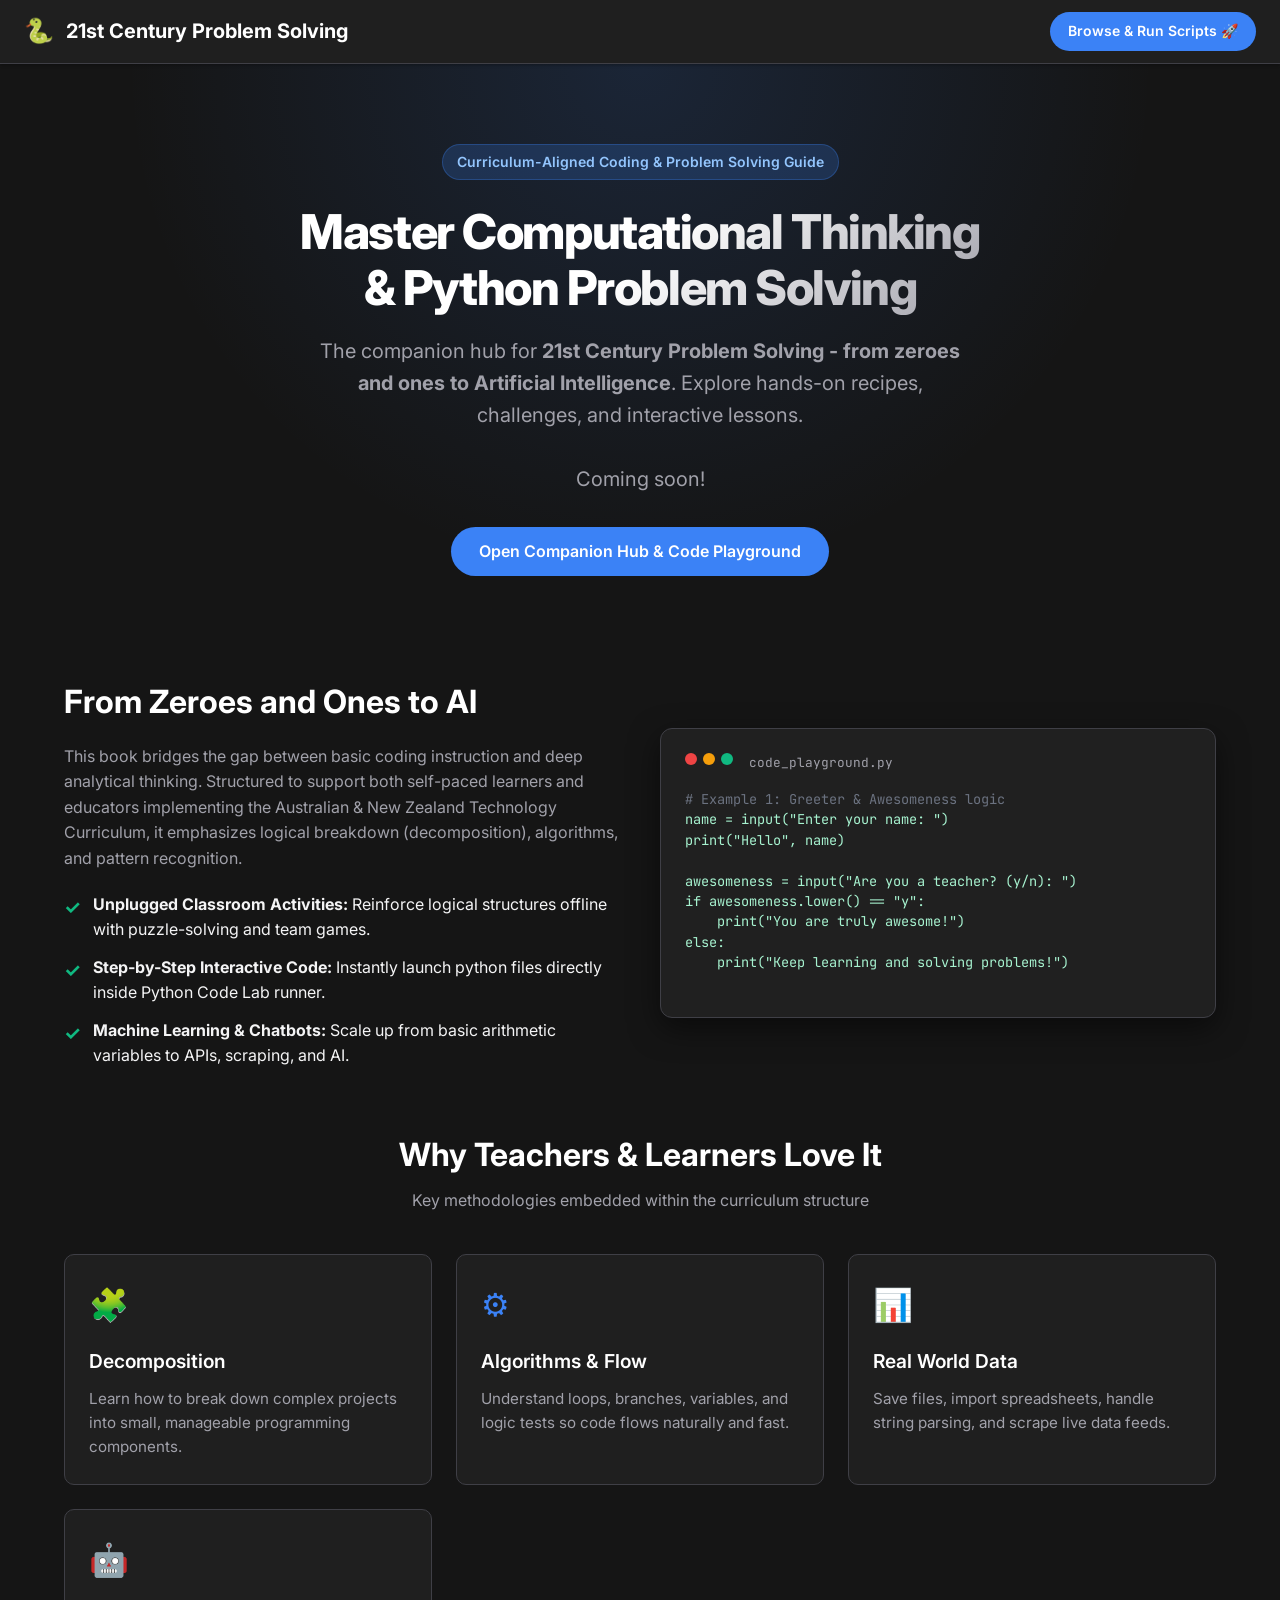
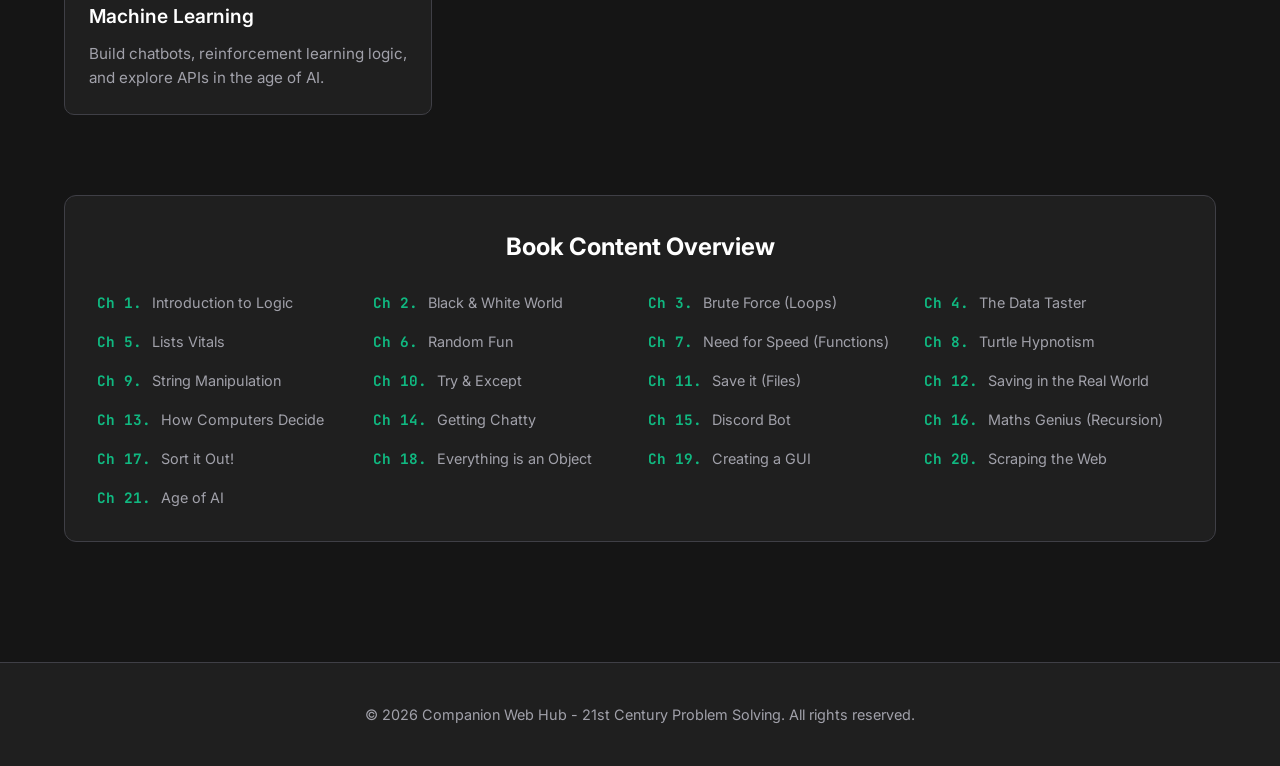
==== index.html @ 7ed4ed08 "Initial commit: Add book support site and Python scripts" ====
<!DOCTYPE html>
<html lang="en" class="dark-theme">

<head>
  <meta charset="UTF-8">
  <meta name="viewport" content="width=device-width, initial-scale=1.0">
  <title>21st Century Problem Solving - Book & Course</title>
  <meta name="description"
    content="Discover '21st Century Problem Solving - from zeros & ones to AI'. The complete guide to computational thinking, coding, and AI curriculum integration.">

  <!-- Fonts -->
  <link rel="preconnect" href="https://fonts.googleapis.com">
  <link rel="preconnect" href="https://fonts.gstatic.com" crossorigin>
  <link
    href="https://fonts.googleapis.com/css2?family=Inter:wght@300;400;500;600;700;800&family=JetBrains+Mono:wght@400;600&display=swap"
    rel="stylesheet">

  <style>
    :root {
      --primary-color: #3b82f6;
      --primary-hover: #2563eb;
      --accent-color: #10b981;
      --accent-hover: #059669;
      --bg-dark: #151515;
      --panel-bg: #1f1f1f;
      --card-bg: #202020;
      --border-color: #3f3f46;
      --text-main: #f4f4f5;
      --text-muted: #a1a1aa;
      --text-bright: #ffffff;
      --font-family: 'Inter', system-ui, -apple-system, sans-serif;
    }

    * {
      box-sizing: border-box;
      margin: 0;
      padding: 0;
    }

    body {
      background-color: var(--bg-dark);
      color: var(--text-main);
      font-family: var(--font-family);
      line-height: 1.6;
      overflow-x: hidden;
    }

    /* Top Navigation bar matching Python Code Lab */
    #modeHeader {
      position: fixed;
      top: 0;
      left: 0;
      right: 0;
      height: 64px;
      background: var(--panel-bg);
      border-bottom: 1px solid var(--border-color);
      display: flex;
      align-items: center;
      justify-content: space-between;
      padding: 0 24px;
      z-index: 1000;
      box-shadow: 0 1px 3px rgba(0, 0, 0, 0.35);
    }

    .brand {
      display: flex;
      align-items: center;
      gap: 12px;
      font-weight: 700;
      font-size: 1.25rem;
      color: var(--text-bright);
      text-decoration: none;
    }

    .nav-links {
      display: flex;
      gap: 16px;
    }

    .nav-btn {
      padding: 8px 18px;
      border-radius: 999px;
      font-size: 14px;
      font-weight: 600;
      cursor: pointer;
      text-decoration: none;
      transition: all 0.2s ease;
    }

    .nav-btn-primary {
      background: var(--primary-color);
      color: var(--text-bright);
    }

    .nav-btn-primary:hover {
      background: var(--primary-hover);
    }

    .nav-btn-secondary {
      background: #2a2a2a;
      color: var(--text-muted);
      border: 1px solid var(--border-color);
    }

    .nav-btn-secondary:hover {
      color: var(--text-bright);
      background: #3a3a3a;
    }

    /* Hero Section */
    .hero {
      margin-top: 64px;
      padding: 80px 24px 60px;
      display: flex;
      flex-direction: column;
      align-items: center;
      text-align: center;
      background: radial-gradient(circle at top, rgba(59, 130, 246, 0.15) 0%, transparent 60%);
    }

    .hero-badge {
      background: rgba(59, 130, 246, 0.2);
      color: #93c5fd;
      padding: 6px 14px;
      border-radius: 999px;
      font-size: 14px;
      font-weight: 600;
      border: 1px solid rgba(59, 130, 246, 0.3);
      margin-bottom: 24px;
    }

    .hero h1 {
      font-size: 3rem;
      font-weight: 800;
      letter-spacing: -0.03em;
      line-height: 1.15;
      max-width: 800px;
      background: linear-gradient(135deg, #ffffff 50%, #a1a1aa 100%);
      -webkit-background-clip: text;
      -webkit-text-fill-color: transparent;
      margin-bottom: 20px;
    }

    @media (max-width: 768px) {
      .hero h1 {
        font-size: 2.25rem;
      }
    }

    .hero p {
      font-size: 1.25rem;
      color: var(--text-muted);
      max-width: 650px;
      margin-bottom: 32px;
    }

    .hero-actions {
      display: flex;
      gap: 16px;
      flex-wrap: wrap;
      justify-content: center;
    }

    /* Marketing Container Grid */
    .container {
      max-width: 1200px;
      margin: 0 auto;
      padding: 40px 24px;
    }

    .grid-2 {
      display: grid;
      grid-template-columns: 1fr 1fr;
      gap: 40px;
      align-items: center;
      margin-bottom: 60px;
    }

    @media (max-width: 768px) {
      .grid-2 {
        grid-template-columns: 1fr;
      }
    }

    .mockup-panel {
      background: var(--card-bg);
      border: 1px solid var(--border-color);
      border-radius: 12px;
      padding: 24px;
      box-shadow: 0 10px 30px rgba(0, 0, 0, 0.5);
    }

    .mockup-header {
      display: flex;
      gap: 6px;
      margin-bottom: 16px;
    }

    .mockup-dot {
      width: 12px;
      height: 12px;
      border-radius: 50px;
    }

    .dot-red {
      background: #ef4444;
    }

    .dot-yellow {
      background: #f59e0b;
    }

    .dot-green {
      background: #10b981;
    }

    /* Features Section */
    .section-title {
      text-align: center;
      margin-bottom: 40px;
    }

    .section-title h2 {
      font-size: 2rem;
      font-weight: 700;
      color: var(--text-bright);
    }

    .section-title p {
      color: var(--text-muted);
      margin-top: 8px;
    }

    .features-grid {
      display: grid;
      grid-template-columns: repeat(auto-fit, minmax(280px, 1fr));
      gap: 24px;
      margin-bottom: 80px;
    }

    .feature-card {
      background: var(--panel-bg);
      border: 1px solid var(--border-color);
      border-radius: 10px;
      padding: 24px;
      transition: transform 0.2s ease, border-color 0.2s ease;
    }

    .feature-card:hover {
      transform: translateY(-2px);
      border-color: var(--primary-color);
    }

    .feature-icon {
      font-size: 2rem;
      margin-bottom: 16px;
      color: var(--primary-color);
    }

    .feature-card h3 {
      font-size: 1.2rem;
      font-weight: 600;
      color: var(--text-bright);
      margin-bottom: 10px;
    }

    .feature-card p {
      color: var(--text-muted);
      font-size: 0.95rem;
    }

    /* Chapters Section */
    .chapters-card {
      background: var(--panel-bg);
      border: 1px solid var(--border-color);
      border-radius: 12px;
      padding: 32px;
      margin-bottom: 80px;
    }

    .chapters-card h3 {
      font-size: 1.5rem;
      color: var(--text-bright);
      margin-bottom: 24px;
      text-align: center;
    }

    .chapters-list {
      display: grid;
      grid-template-columns: repeat(auto-fit, minmax(220px, 1fr));
      gap: 16px;
    }

    .chapter-item {
      display: flex;
      align-items: center;
      gap: 10px;
      font-size: 0.9rem;
      color: var(--text-muted);
    }

    .chapter-number {
      color: var(--accent-color);
      font-weight: 700;
      font-family: 'JetBrains Mono', monospace;
    }

    /* Footer */
    footer {
      border-top: 1px solid var(--border-color);
      padding: 40px 24px;
      text-align: center;
      background: var(--panel-bg);
      color: var(--text-muted);
      font-size: 0.9rem;
    }
  </style>
</head>

<body>

  <!-- Top Navigation Header -->
  <header id="modeHeader">
    <a href="#" class="brand">
      <span style="font-size: 1.5rem;">🐍</span>
      <span>21st Century Problem Solving</span>
    </a>
    <nav class="nav-links">
      <a href="scripts.html" class="nav-btn nav-btn-primary">Browse & Run Scripts 🚀</a>
    </nav>
  </header>

  <!-- Hero Section -->
  <section class="hero">
    <div class="hero-badge">Curriculum-Aligned Coding & Problem Solving Guide</div>
    <h1>Master Computational Thinking<br>& Python Problem Solving</h1>
    <p>The companion hub for <strong>21st Century Problem Solving - from zeroes and ones to Artificial
        Intelligence</strong>. Explore hands-on recipes, challenges, and interactive lessons.</p>
    <p>Coming soon!</p>
    <div class="hero-actions">
      <a href="scripts.html" class="nav-btn nav-btn-primary" style="font-size: 16px; padding: 12px 28px;">Open Companion
        Hub & Code Playground</a>
    </div>
  </section>

  <!-- Main Copy Section -->
  <div class="container">
    <div class="grid-2">
      <div>
        <h2 style="font-size: 2rem; font-weight: 700; margin-bottom: 16px; color: var(--text-bright);">From Zeroes and
          Ones to AI</h2>
        <p style="color: var(--text-muted); margin-bottom: 20px;">This book bridges the gap between basic coding
          instruction and deep analytical thinking. Structured to support both self-paced learners and educators
          implementing the Australian & New Zealand Technology Curriculum, it emphasizes logical breakdown
          (decomposition), algorithms, and pattern recognition.</p>
        <div style="display: flex; flex-direction: column; gap: 12px;">
          <div style="display: flex; gap: 12px; align-items: flex-start;">
            <span style="color: var(--accent-color); font-weight: bold; font-size: 1.2rem;">✓</span>
            <p><strong>Unplugged Classroom Activities:</strong> Reinforce logical structures offline with puzzle-solving
              and team games.</p>
          </div>
          <div style="display: flex; gap: 12px; align-items: flex-start;">
            <span style="color: var(--accent-color); font-weight: bold; font-size: 1.2rem;">✓</span>
            <p><strong>Step-by-Step Interactive Code:</strong> Instantly launch python files directly inside Python Code
              Lab runner.</p>
          </div>
          <div style="display: flex; gap: 12px; align-items: flex-start;">
            <span style="color: var(--accent-color); font-weight: bold; font-size: 1.2rem;">✓</span>
            <p><strong>Machine Learning & Chatbots:</strong> Scale up from basic arithmetic variables to APIs, scraping,
              and AI.</p>
          </div>
        </div>
      </div>

      <div class="mockup-panel">
        <div class="mockup-header">
          <div class="mockup-dot dot-red"></div>
          <div class="mockup-dot dot-yellow"></div>
          <div class="mockup-dot dot-green"></div>
          <span
            style="margin-left: 10px; font-size: 0.8rem; color: var(--text-muted); font-family: 'JetBrains Mono', monospace;">code_playground.py</span>
        </div>
        <pre
          style="margin: 0; font-family: 'JetBrains Mono', monospace; font-size: 0.85rem; color: #a7f3d0; overflow-x: auto; line-height: 1.5;">
<span style="color: #6b7280;"># Example 1: Greeter & Awesomeness logic</span>
name = input("Enter your name: ")
print("Hello", name)

awesomeness = input("Are you a teacher? (y/n): ")
if awesomeness.lower() == "y":
    print("You are truly awesome!")
else:
    print("Keep learning and solving problems!")
        </pre>
      </div>
    </div>

    <!-- Features Section -->
    <div class="section-title">
      <h2>Why Teachers & Learners Love It</h2>
      <p>Key methodologies embedded within the curriculum structure</p>
    </div>

    <div class="features-grid">
      <div class="feature-card">
        <div class="feature-icon">🧩</div>
        <h3>Decomposition</h3>
        <p>Learn how to break down complex projects into small, manageable programming components.</p>
      </div>
      <div class="feature-card">
        <div class="feature-icon">⚙️</div>
        <h3>Algorithms & Flow</h3>
        <p>Understand loops, branches, variables, and logic tests so code flows naturally and fast.</p>
      </div>
      <div class="feature-card">
        <div class="feature-icon">📊</div>
        <h3>Real World Data</h3>
        <p>Save files, import spreadsheets, handle string parsing, and scrape live data feeds.</p>
      </div>
      <div class="feature-card">
        <div class="feature-icon">🤖</div>
        <h3>Machine Learning</h3>
        <p>Build chatbots, reinforcement learning logic, and explore APIs in the age of AI.</p>
      </div>
    </div>

    <!-- Chapters Overview Section -->
    <div class="chapters-card">
      <h3>Book Content Overview</h3>
      <div class="chapters-list">
        <div class="chapter-item"><span class="chapter-number">Ch 1.</span> Introduction to Logic</div>
        <div class="chapter-item"><span class="chapter-number">Ch 2.</span> Black & White World</div>
        <div class="chapter-item"><span class="chapter-number">Ch 3.</span> Brute Force (Loops)</div>
        <div class="chapter-item"><span class="chapter-number">Ch 4.</span> The Data Taster</div>
        <div class="chapter-item"><span class="chapter-number">Ch 5.</span> Lists Vitals</div>
        <div class="chapter-item"><span class="chapter-number">Ch 6.</span> Random Fun</div>
        <div class="chapter-item"><span class="chapter-number">Ch 7.</span> Need for Speed (Functions)</div>
        <div class="chapter-item"><span class="chapter-number">Ch 8.</span> Turtle Hypnotism</div>
        <div class="chapter-item"><span class="chapter-number">Ch 9.</span> String Manipulation</div>
        <div class="chapter-item"><span class="chapter-number">Ch 10.</span> Try & Except</div>
        <div class="chapter-item"><span class="chapter-number">Ch 11.</span> Save it (Files)</div>
        <div class="chapter-item"><span class="chapter-number">Ch 12.</span> Saving in the Real World</div>
        <div class="chapter-item"><span class="chapter-number">Ch 13.</span> How Computers Decide</div>
        <div class="chapter-item"><span class="chapter-number">Ch 14.</span> Getting Chatty</div>
        <div class="chapter-item"><span class="chapter-number">Ch 15.</span> Discord Bot</div>
        <div class="chapter-item"><span class="chapter-number">Ch 16.</span> Maths Genius (Recursion)</div>
        <div class="chapter-item"><span class="chapter-number">Ch 17.</span> Sort it Out!</div>
        <div class="chapter-item"><span class="chapter-number">Ch 18.</span> Everything is an Object</div>
        <div class="chapter-item"><span class="chapter-number">Ch 19.</span> Creating a GUI</div>
        <div class="chapter-item"><span class="chapter-number">Ch 20.</span> Scraping the Web</div>
        <div class="chapter-item"><span class="chapter-number">Ch 21.</span> Age of AI</div>
      </div>
    </div>
  </div>

  <!-- Footer -->
  <footer>
    <p>&copy; 2026 Companion Web Hub - 21st Century Problem Solving. All rights reserved.</p>
  </footer>

</body>

</html>
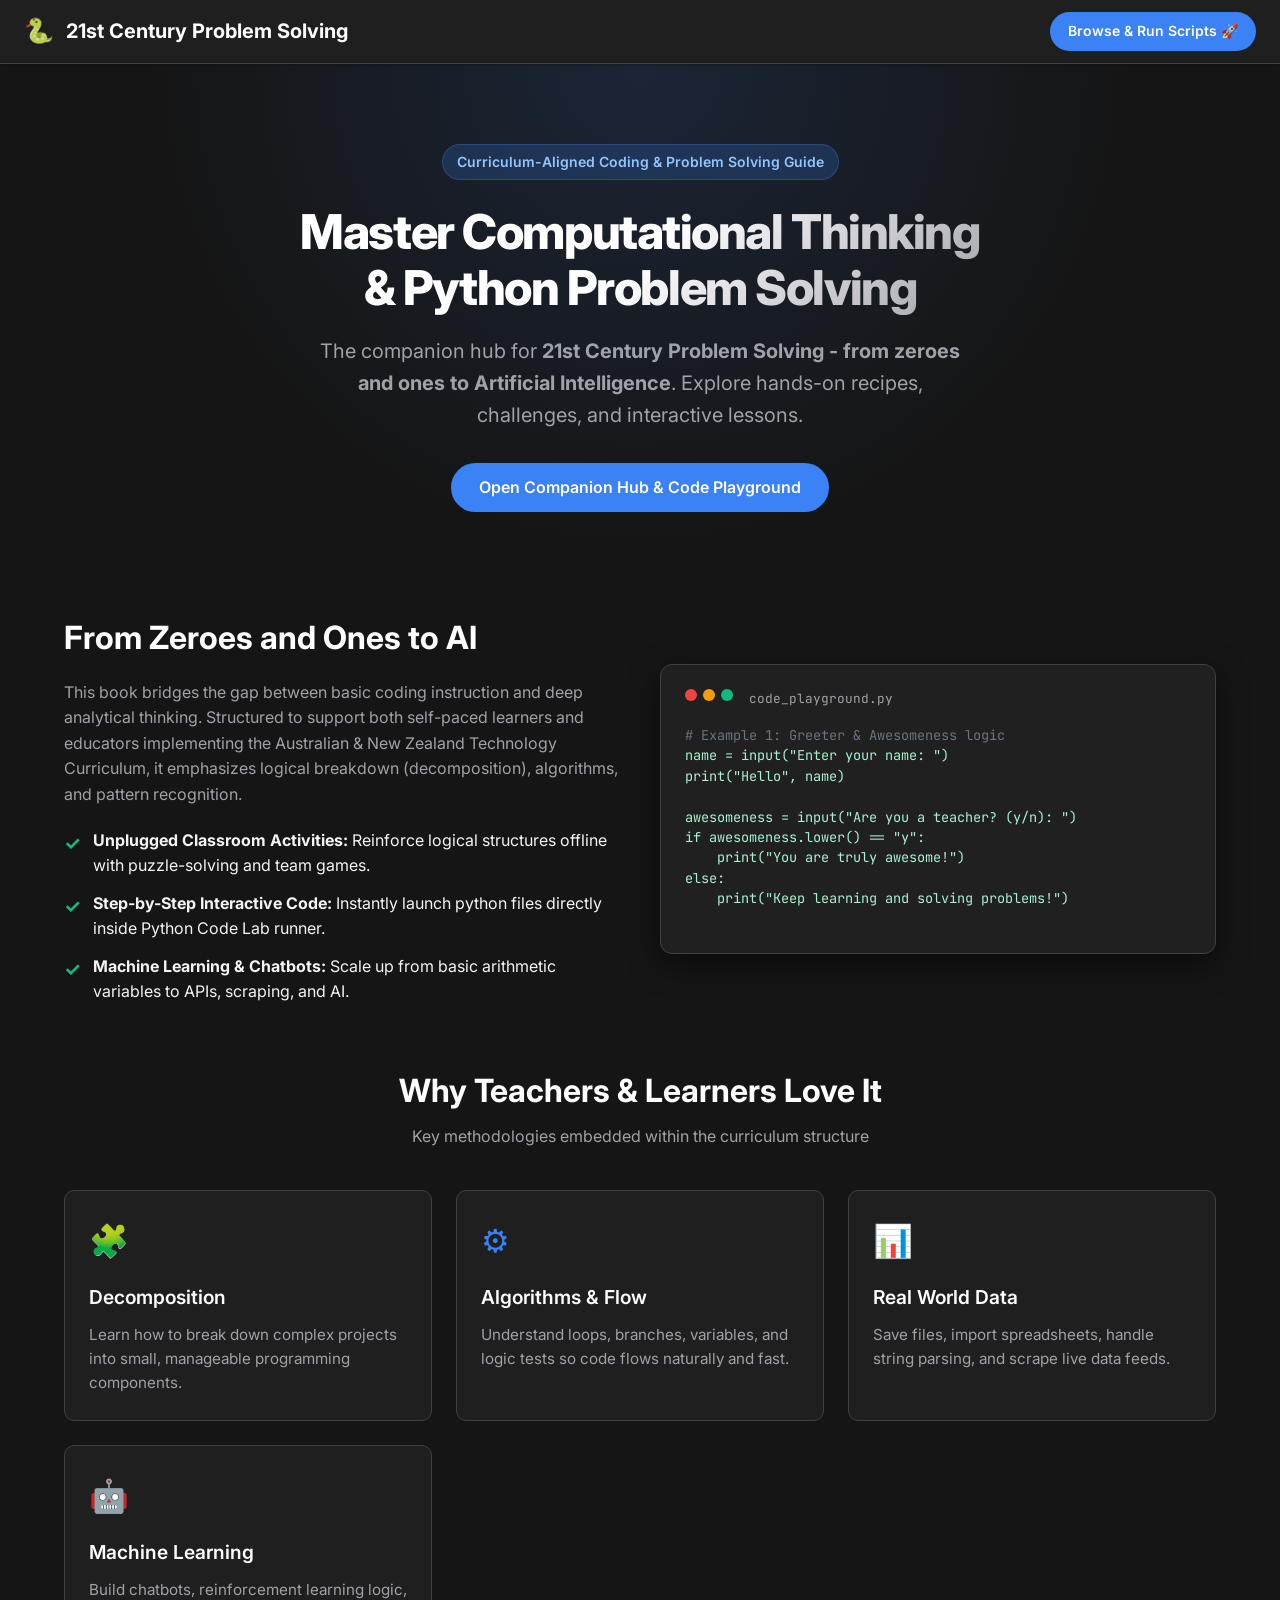
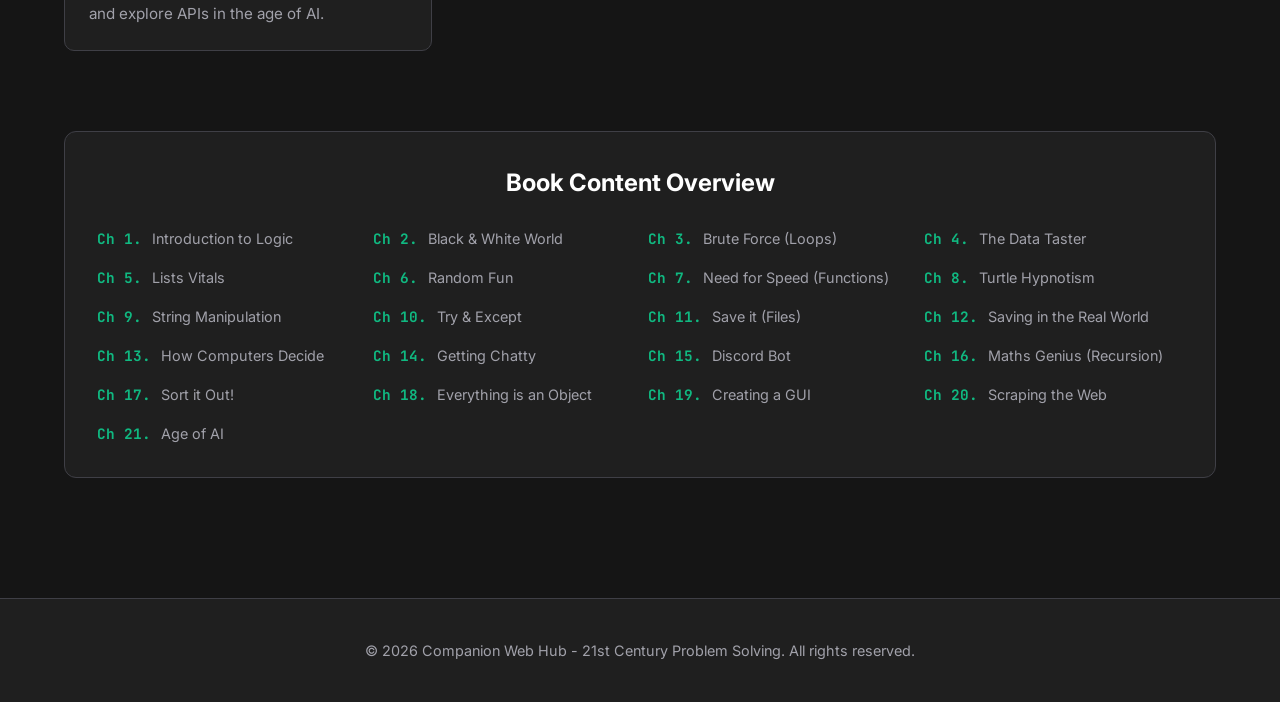
==== commit b6826f3e: "Remove 'Coming soon!' message from index.html" ====
--- a/index.html
+++ b/index.html
@@ -137,6 +137,7 @@
       max-width: 800px;
       background: linear-gradient(135deg, #ffffff 50%, #a1a1aa 100%);
       -webkit-background-clip: text;
+      background-clip: text;
       -webkit-text-fill-color: transparent;
       margin-bottom: 20px;
     }
@@ -336,7 +337,6 @@
     <h1>Master Computational Thinking<br>& Python Problem Solving</h1>
     <p>The companion hub for <strong>21st Century Problem Solving - from zeroes and ones to Artificial
         Intelligence</strong>. Explore hands-on recipes, challenges, and interactive lessons.</p>
-    <p>Coming soon!</p>
     <div class="hero-actions">
       <a href="scripts.html" class="nav-btn nav-btn-primary" style="font-size: 16px; padding: 12px 28px;">Open Companion
         Hub & Code Playground</a>
@@ -457,7 +457,9 @@
   <footer>
     <p>&copy; 2026 Companion Web Hub - 21st Century Problem Solving. All rights reserved.</p>
   </footer>
-
+<!-- 100% privacy-first analytics -->
+<script data-collect-dnt="true" async src="https://scripts.simpleanalyticscdn.com/latest.js"></script>
+<noscript><img src="https://queue.simpleanalyticscdn.com/noscript.gif?collect-dnt=true" alt="" referrerpolicy="no-referrer-when-downgrade"/></noscript>
 </body>
 
-</html>+</html>
